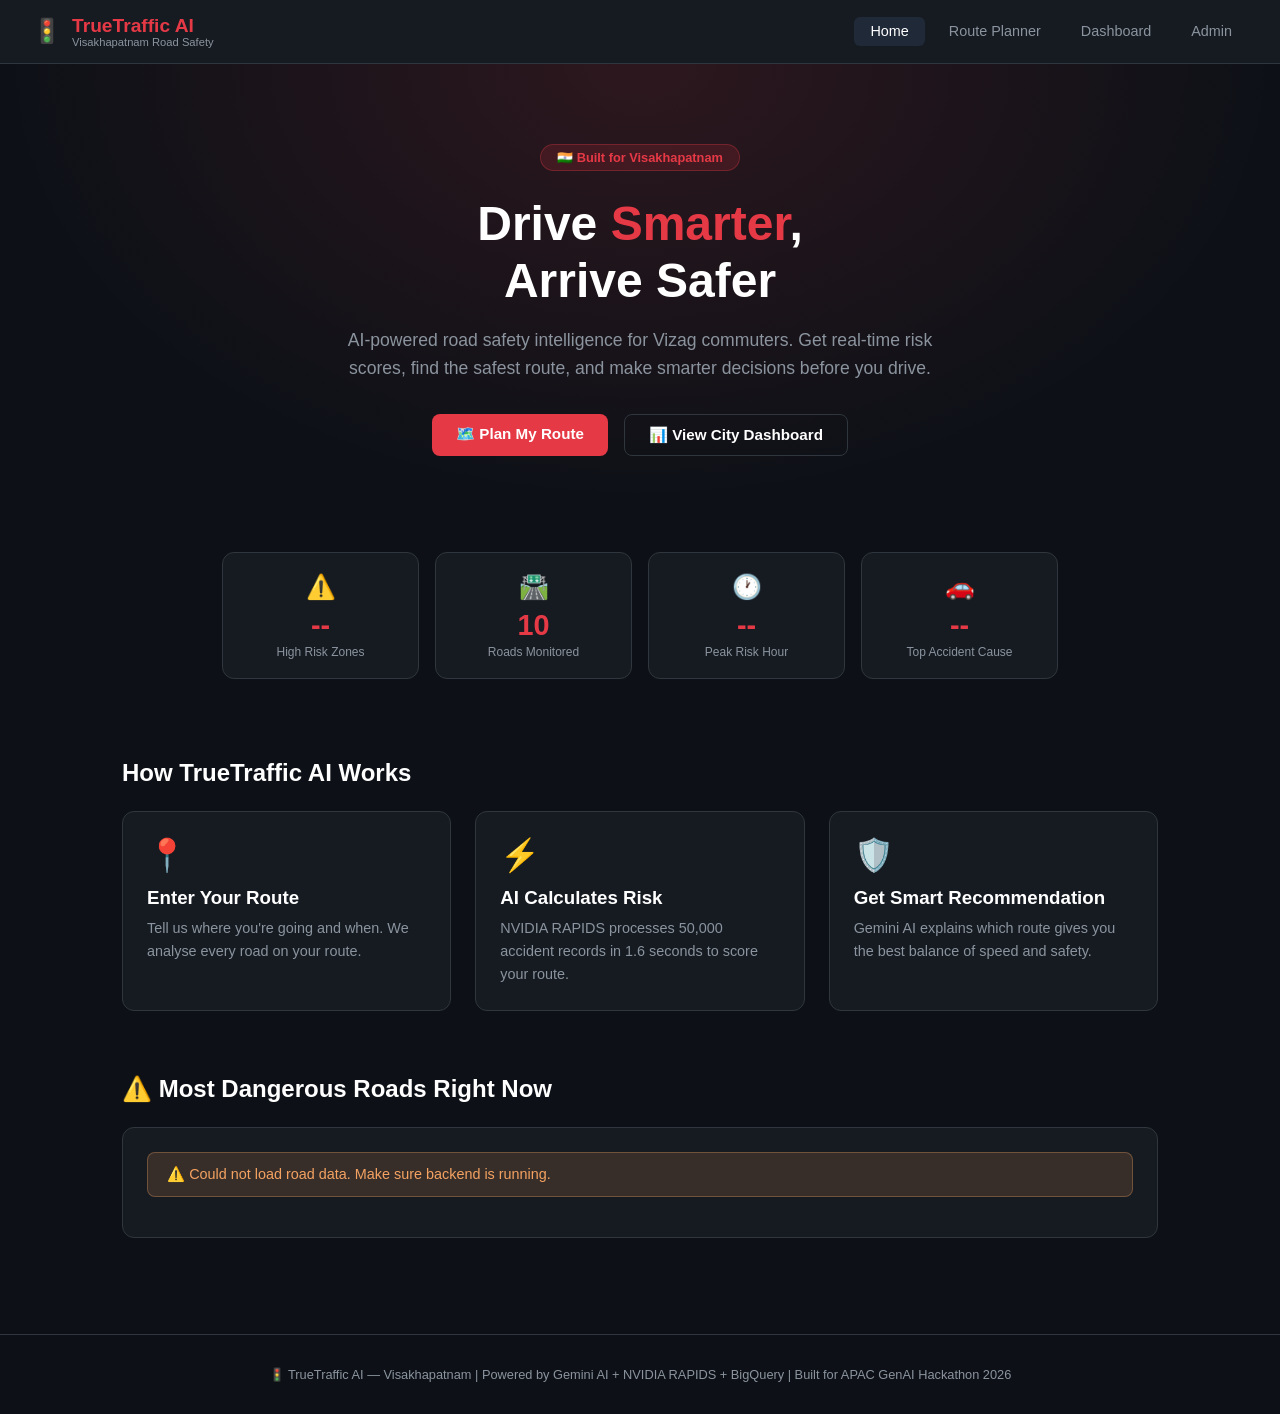
==== frontend/index.html @ 90b43ce4 "TrueTraffic AI - Vizag Road Safety" ====
<!DOCTYPE html>
<html lang="en">
<head>
  <meta charset="UTF-8">
  <meta name="viewport" content="width=device-width, initial-scale=1.0">
  <title>TrueTraffic AI — Visakhapatnam</title>
  <link rel="stylesheet" href="css/style.css">
</head>
<body>

  <!-- Navbar -->
  <nav class="navbar">
    <a href="index.html" class="navbar-brand">
      <span class="logo">🚦</span>
      <div>
        <span class="brand-name">TrueTraffic AI</span>
        <span class="brand-sub">Visakhapatnam Road Safety</span>
      </div>
    </a>
    <ul class="nav-links">
      <li><a href="index.html" class="active">Home</a></li>
      <li><a href="route-planner.html">Route Planner</a></li>
      <li><a href="dashboard.html">Dashboard</a></li>
      <li><a href="admin.html">Admin</a></li>
    </ul>
  </nav>

  <!-- Hero -->
  <section class="hero">
    <div class="hero-badge">🇮🇳 Built for Visakhapatnam</div>
    <h1>Drive <span>Smarter</span>,<br>Arrive Safer</h1>
    <p>
      AI-powered road safety intelligence for Vizag commuters.
      Get real-time risk scores, find the safest route, and
      make smarter decisions before you drive.
    </p>
    <div class="btn-group">
      <a href="route-planner.html" class="btn btn-primary">
        🗺️ Plan My Route
      </a>
      <a href="dashboard.html" class="btn btn-outline">
        📊 View City Dashboard
      </a>
    </div>
  </section>

  <!-- Live Stats -->
  <div class="stats-bar" id="statsBar">
    <div class="stat-card">
      <div class="stat-icon">⚠️</div>
      <div class="stat-value" id="statDanger">--</div>
      <div class="stat-label">High Risk Zones</div>
    </div>
    <div class="stat-card">
      <div class="stat-icon">🛣️</div>
      <div class="stat-value" id="statRoads">10</div>
      <div class="stat-label">Roads Monitored</div>
    </div>
    <div class="stat-card">
      <div class="stat-icon">🕐</div>
      <div class="stat-value" id="statPeak">--</div>
      <div class="stat-label">Peak Risk Hour</div>
    </div>
    <div class="stat-card">
      <div class="stat-icon">🚗</div>
      <div class="stat-value" id="statCause">--</div>
      <div class="stat-label">Top Accident Cause</div>
    </div>
  </div>

  <!-- How It Works -->
  <div class="section">
    <h2 class="section-title">How TrueTraffic AI Works</h2>
    <div class="dashboard-grid">
      <div class="card">
        <div style="font-size:2rem;margin-bottom:0.8rem">📍</div>
        <h3 style="margin-bottom:0.5rem">Enter Your Route</h3>
        <p style="color:var(--text-muted);font-size:0.9rem;line-height:1.6">
          Tell us where you're going and when.
          We analyse every road on your route.
        </p>
      </div>
      <div class="card">
        <div style="font-size:2rem;margin-bottom:0.8rem">⚡</div>
        <h3 style="margin-bottom:0.5rem">AI Calculates Risk</h3>
        <p style="color:var(--text-muted);font-size:0.9rem;line-height:1.6">
          NVIDIA RAPIDS processes 50,000 accident
          records in 1.6 seconds to score your route.
        </p>
      </div>
      <div class="card">
        <div style="font-size:2rem;margin-bottom:0.8rem">🛡️</div>
        <h3 style="margin-bottom:0.5rem">Get Smart Recommendation</h3>
        <p style="color:var(--text-muted);font-size:0.9rem;line-height:1.6">
          Gemini AI explains which route gives you
          the best balance of speed and safety.
        </p>
      </div>
    </div>
  </div>

  <!-- Dangerous Roads Today -->
  <div class="section">
    <h2 class="section-title">⚠️ Most Dangerous Roads Right Now</h2>
    <div class="card">
      <div class="road-list" id="dangerList">
        <div class="loading">
          <span class="spinner"></span> Loading road data...
        </div>
      </div>
    </div>
  </div>

  <!-- Footer -->
  <footer class="footer">
    🚦 TrueTraffic AI — Visakhapatnam |
    Powered by Gemini AI + NVIDIA RAPIDS + BigQuery |
    Built for APAC GenAI Hackathon 2026
  </footer>

  <script>
    const API = 'http://127.0.0.1:5000';

    // Get current hour and day
    const now = new Date();
    const hour = now.getHours();
    const days = ['Sunday','Monday','Tuesday',
                  'Wednesday','Thursday','Friday','Saturday'];
    const day = days[now.getDay()];

    // Load stats
    async function loadStats() {
      try {
        const res = await fetch(`${API}/api/stats`);
        const data = await res.json();

        document.getElementById('statPeak').textContent =
          `${data.peak_hour}:00`;
        document.getElementById('statCause').textContent =
          data.top_cause.split(' ')[0];
      } catch(e) {
        console.log('Stats error:', e);
      }
    }

    // Load dangerous roads
    async function loadRoads() {
      try {
        const res = await fetch(
          `${API}/api/risk?hour=${hour}&weather=Clear&day=${day}`
        );
        const data = await res.json();

        // Sort by risk, show top 5
        const roads = data.roads
          .sort((a, b) => b.risk_score - a.risk_score)
          .slice(0, 5);

        // Count high risk
        const highRisk = data.roads.filter(
          r => r.risk_score >= 55
        ).length;
        document.getElementById('statDanger').textContent =
          highRisk;

        const list = document.getElementById('dangerList');
        list.innerHTML = roads.map(road => `
          <div class="road-item">
            <div style="flex:1">
              <div style="font-weight:600">${road.name}</div>
              <div style="font-size:0.75rem;color:var(--text-muted)">
                ${road.area} •
                ${road.known_issues.slice(0,2).join(', ')}
              </div>
              <div class="road-bar">
                <div class="road-bar-fill" style="
                  width:${road.risk_score}%;
                  background:${getRiskColor(road.risk_score)}
                "></div>
              </div>
            </div>
            <div style="margin-left:1rem;text-align:right">
              <span class="risk-badge risk-${road.risk_level}">
                ${road.risk_level}
              </span>
              <div style="font-size:0.8rem;color:var(--text-muted);
                          margin-top:0.3rem">
                ${road.risk_score}/100
              </div>
            </div>
          </div>
        `).join('');

      } catch(e) {
        document.getElementById('dangerList').innerHTML = `
          <div class="alert alert-warning">
            ⚠️ Could not load road data.
            Make sure backend is running.
          </div>`;
      }
    }

    function getRiskColor(score) {
      if (score >= 75) return '#E63946';
      if (score >= 55) return '#F4A261';
      if (score >= 35) return '#F4A261';
      return '#2DC653';
    }

    loadStats();
    loadRoads();
  </script>

</body>
</html>
---- frontend/css/style.css ----
/* ── Root Variables ─────────────────────────── */
:root {
  --primary: #E63946;
  --primary-dark: #c1121f;
  --safe: #2DC653;
  --warning: #F4A261;
  --critical: #E63946;
  --bg: #0D1117;
  --bg-card: #161B22;
  --bg-card2: #1F2937;
  --text: #FFFFFF;
  --text-muted: #8B949E;
  --border: #30363D;
  --glow: rgba(230, 57, 70, 0.3);
}

/* ── Reset ──────────────────────────────────── */
* {
  margin: 0;
  padding: 0;
  box-sizing: border-box;
}

body {
  font-family: 'Segoe UI', sans-serif;
  background: var(--bg);
  color: var(--text);
  min-height: 100vh;
}

/* ── Navbar ─────────────────────────────────── */
.navbar {
  background: var(--bg-card);
  border-bottom: 1px solid var(--border);
  padding: 0 2rem;
  height: 64px;
  display: flex;
  align-items: center;
  justify-content: space-between;
  position: sticky;
  top: 0;
  z-index: 1000;
}

.navbar-brand {
  display: flex;
  align-items: center;
  gap: 10px;
  text-decoration: none;
}

.navbar-brand .logo {
  font-size: 1.5rem;
}

.navbar-brand .brand-name {
  font-size: 1.2rem;
  font-weight: 700;
  color: var(--primary);
}

.navbar-brand .brand-sub {
  font-size: 0.7rem;
  color: var(--text-muted);
  display: block;
  line-height: 1;
}

.nav-links {
  display: flex;
  gap: 0.5rem;
  list-style: none;
}

.nav-links a {
  color: var(--text-muted);
  text-decoration: none;
  padding: 0.4rem 1rem;
  border-radius: 6px;
  font-size: 0.9rem;
  transition: all 0.2s;
}

.nav-links a:hover,
.nav-links a.active {
  color: var(--text);
  background: var(--bg-card2);
}

/* ── Hero Section ───────────────────────────── */
.hero {
  text-align: center;
  padding: 5rem 2rem 3rem;
  background: radial-gradient(
    ellipse at top,
    rgba(230, 57, 70, 0.15) 0%,
    transparent 70%
  );
}

.hero-badge {
  display: inline-block;
  background: rgba(230, 57, 70, 0.15);
  border: 1px solid rgba(230, 57, 70, 0.3);
  color: var(--primary);
  padding: 0.3rem 1rem;
  border-radius: 20px;
  font-size: 0.8rem;
  margin-bottom: 1.5rem;
  font-weight: 600;
}

.hero h1 {
  font-size: 3rem;
  font-weight: 800;
  line-height: 1.2;
  margin-bottom: 1rem;
}

.hero h1 span {
  color: var(--primary);
}

.hero p {
  font-size: 1.1rem;
  color: var(--text-muted);
  max-width: 600px;
  margin: 0 auto 2rem;
  line-height: 1.6;
}

/* ── Buttons ────────────────────────────────── */
.btn {
  padding: 0.7rem 1.5rem;
  border-radius: 8px;
  font-size: 0.95rem;
  font-weight: 600;
  cursor: pointer;
  border: none;
  transition: all 0.2s;
  text-decoration: none;
  display: inline-block;
}

.btn-primary {
  background: var(--primary);
  color: white;
}

.btn-primary:hover {
  background: var(--primary-dark);
  transform: translateY(-1px);
  box-shadow: 0 4px 20px var(--glow);
}

.btn-outline {
  background: transparent;
  color: var(--text);
  border: 1px solid var(--border);
}

.btn-outline:hover {
  background: var(--bg-card2);
  border-color: var(--text-muted);
}

.btn-group {
  display: flex;
  gap: 1rem;
  justify-content: center;
  flex-wrap: wrap;
}

/* ── Stats Bar ──────────────────────────────── */
.stats-bar {
  display: grid;
  grid-template-columns: repeat(auto-fit, minmax(150px, 1fr));
  gap: 1rem;
  max-width: 900px;
  margin: 3rem auto;
  padding: 0 2rem;
}

.stat-card {
  background: var(--bg-card);
  border: 1px solid var(--border);
  border-radius: 12px;
  padding: 1.2rem;
  text-align: center;
  transition: all 0.2s;
}

.stat-card:hover {
  border-color: var(--primary);
  transform: translateY(-2px);
}

.stat-icon {
  font-size: 1.5rem;
  margin-bottom: 0.5rem;
}

.stat-value {
  font-size: 1.8rem;
  font-weight: 800;
  color: var(--primary);
}

.stat-label {
  font-size: 0.75rem;
  color: var(--text-muted);
  margin-top: 0.2rem;
}

/* ── Cards ──────────────────────────────────── */
.card {
  background: var(--bg-card);
  border: 1px solid var(--border);
  border-radius: 12px;
  padding: 1.5rem;
}

.card-title {
  font-size: 1rem;
  font-weight: 600;
  margin-bottom: 1rem;
  color: var(--text-muted);
  text-transform: uppercase;
  letter-spacing: 0.05em;
  font-size: 0.8rem;
}

/* ── Risk Badge ─────────────────────────────── */
.risk-badge {
  display: inline-block;
  padding: 0.2rem 0.7rem;
  border-radius: 20px;
  font-size: 0.75rem;
  font-weight: 700;
}

.risk-LOW {
  background: rgba(45, 198, 83, 0.15);
  color: var(--safe);
  border: 1px solid rgba(45, 198, 83, 0.3);
}

.risk-MEDIUM {
  background: rgba(244, 162, 97, 0.15);
  color: var(--warning);
  border: 1px solid rgba(244, 162, 97, 0.3);
}

.risk-HIGH {
  background: rgba(230, 57, 70, 0.15);
  color: var(--primary);
  border: 1px solid rgba(230, 57, 70, 0.3);
}

.risk-CRITICAL {
  background: rgba(230, 57, 70, 0.3);
  color: #ff6b6b;
  border: 1px solid rgba(230, 57, 70, 0.5);
  animation: pulse 2s infinite;
}

@keyframes pulse {
  0%, 100% { opacity: 1; }
  50% { opacity: 0.7; }
}

/* ── Route Cards ────────────────────────────── */
.route-cards {
  display: grid;
  grid-template-columns: repeat(3, 1fr);
  gap: 1rem;
  margin: 1.5rem 0;
}

.route-card {
  background: var(--bg-card);
  border: 2px solid var(--border);
  border-radius: 12px;
  padding: 1.2rem;
  cursor: pointer;
  transition: all 0.2s;
  position: relative;
}

.route-card:hover {
  transform: translateY(-2px);
}

.route-card.fastest {
  border-top: 3px solid var(--warning);
}

.route-card.safest {
  border-top: 3px solid var(--safe);
}

.route-card.recommended {
  border-top: 3px solid var(--primary);
  box-shadow: 0 0 20px var(--glow);
}

.route-card .route-type {
  font-size: 0.7rem;
  font-weight: 700;
  text-transform: uppercase;
  letter-spacing: 0.1em;
  margin-bottom: 0.5rem;
}

.route-card.fastest .route-type { color: var(--warning); }
.route-card.safest .route-type { color: var(--safe); }
.route-card.recommended .route-type { color: var(--primary); }

.route-card .route-time {
  font-size: 2rem;
  font-weight: 800;
  line-height: 1;
}

.route-card .route-mins {
  font-size: 0.8rem;
  color: var(--text-muted);
}

.route-card .route-risk {
  margin-top: 0.8rem;
  font-size: 0.85rem;
  color: var(--text-muted);
}

.recommended-badge {
  position: absolute;
  top: -10px;
  right: 10px;
  background: var(--primary);
  color: white;
  font-size: 0.65rem;
  font-weight: 700;
  padding: 0.2rem 0.5rem;
  border-radius: 10px;
}

/* ── Map Container ──────────────────────────── */
.map-container {
  border-radius: 12px;
  overflow: hidden;
  border: 1px solid var(--border);
  height: 450px;
}

#map {
  height: 100%;
  width: 100%;
}

/* ── AI Box ─────────────────────────────────── */
.ai-box {
  background: linear-gradient(
    135deg,
    rgba(230, 57, 70, 0.1),
    rgba(22, 27, 34, 0.8)
  );
  border: 1px solid rgba(230, 57, 70, 0.3);
  border-radius: 12px;
  padding: 1.2rem 1.5rem;
  margin-top: 1rem;
}

.ai-box .ai-header {
  display: flex;
  align-items: center;
  gap: 0.5rem;
  margin-bottom: 0.7rem;
  font-size: 0.8rem;
  color: var(--primary);
  font-weight: 600;
  text-transform: uppercase;
  letter-spacing: 0.05em;
}

.ai-box .ai-text {
  color: var(--text);
  line-height: 1.6;
  font-size: 0.95rem;
}

/* ── Form Controls ──────────────────────────── */
.form-group {
  margin-bottom: 1rem;
}

.form-label {
  display: block;
  font-size: 0.8rem;
  color: var(--text-muted);
  margin-bottom: 0.4rem;
  font-weight: 600;
  text-transform: uppercase;
  letter-spacing: 0.05em;
}

.form-control {
  width: 100%;
  background: var(--bg-card2);
  border: 1px solid var(--border);
  color: var(--text);
  padding: 0.7rem 1rem;
  border-radius: 8px;
  font-size: 0.95rem;
  transition: all 0.2s;
  appearance: none;
}

.form-control:focus {
  outline: none;
  border-color: var(--primary);
  box-shadow: 0 0 0 3px var(--glow);
}

/* ── Form Row ───────────────────────────────── */
.form-row {
  display: grid;
  grid-template-columns: 1fr 1fr;
  gap: 1rem;
}

/* ── Section ────────────────────────────────── */
.section {
  max-width: 1100px;
  margin: 0 auto;
  padding: 2rem;
}

.section-title {
  font-size: 1.5rem;
  font-weight: 700;
  margin-bottom: 1.5rem;
}

/* ── Alert ──────────────────────────────────── */
.alert {
  padding: 0.8rem 1.2rem;
  border-radius: 8px;
  margin-bottom: 1rem;
  font-size: 0.9rem;
}

.alert-warning {
  background: rgba(244, 162, 97, 0.15);
  border: 1px solid rgba(244, 162, 97, 0.3);
  color: var(--warning);
}

.alert-danger {
  background: rgba(230, 57, 70, 0.15);
  border: 1px solid rgba(230, 57, 70, 0.3);
  color: var(--primary);
}

.alert-success {
  background: rgba(45, 198, 83, 0.15);
  border: 1px solid rgba(45, 198, 83, 0.3);
  color: var(--safe);
}

/* ── Loading Spinner ────────────────────────── */
.spinner {
  width: 20px;
  height: 20px;
  border: 2px solid var(--border);
  border-top-color: var(--primary);
  border-radius: 50%;
  animation: spin 0.8s linear infinite;
  display: inline-block;
  vertical-align: middle;
  margin-right: 0.5rem;
}

@keyframes spin {
  to { transform: rotate(360deg); }
}

.loading {
  display: flex;
  align-items: center;
  justify-content: center;
  padding: 2rem;
  color: var(--text-muted);
}

/* ── Footer ─────────────────────────────────── */
.footer {
  text-align: center;
  padding: 2rem;
  color: var(--text-muted);
  font-size: 0.8rem;
  border-top: 1px solid var(--border);
  margin-top: 4rem;
}

/* ── Responsive ─────────────────────────────── */
@media (max-width: 768px) {
  .hero h1 { font-size: 2rem; }
  .route-cards { grid-template-columns: 1fr; }
  .form-row { grid-template-columns: 1fr; }
  .nav-links { display: none; }
}

/* ── Dashboard Grid ─────────────────────────── */
.dashboard-grid {
  display: grid;
  grid-template-columns: repeat(auto-fit, minmax(300px, 1fr));
  gap: 1.5rem;
  margin-top: 1.5rem;
}

/* ── Road Risk List ─────────────────────────── */
.road-list {
  display: flex;
  flex-direction: column;
  gap: 0.7rem;
}

.road-item {
  display: flex;
  justify-content: space-between;
  align-items: center;
  padding: 0.7rem 1rem;
  background: var(--bg-card2);
  border-radius: 8px;
  font-size: 0.9rem;
}

.road-bar {
  height: 4px;
  border-radius: 2px;
  margin-top: 0.3rem;
  background: var(--border);
  overflow: hidden;
}

.road-bar-fill {
  height: 100%;
  border-radius: 2px;
  transition: width 1s ease;
}

/* ── Event Cards ────────────────────────────── */
.event-card {
  background: var(--bg-card2);
  border-radius: 8px;
  padding: 0.8rem 1rem;
  display: flex;
  justify-content: space-between;
  align-items: center;
  margin-bottom: 0.5rem;
  border-left: 3px solid var(--primary);
}

.event-card .event-info {
  font-size: 0.85rem;
}

.event-card .event-road {
  font-weight: 600;
}

.event-card .event-time {
  color: var(--text-muted);
  font-size: 0.75rem;
}
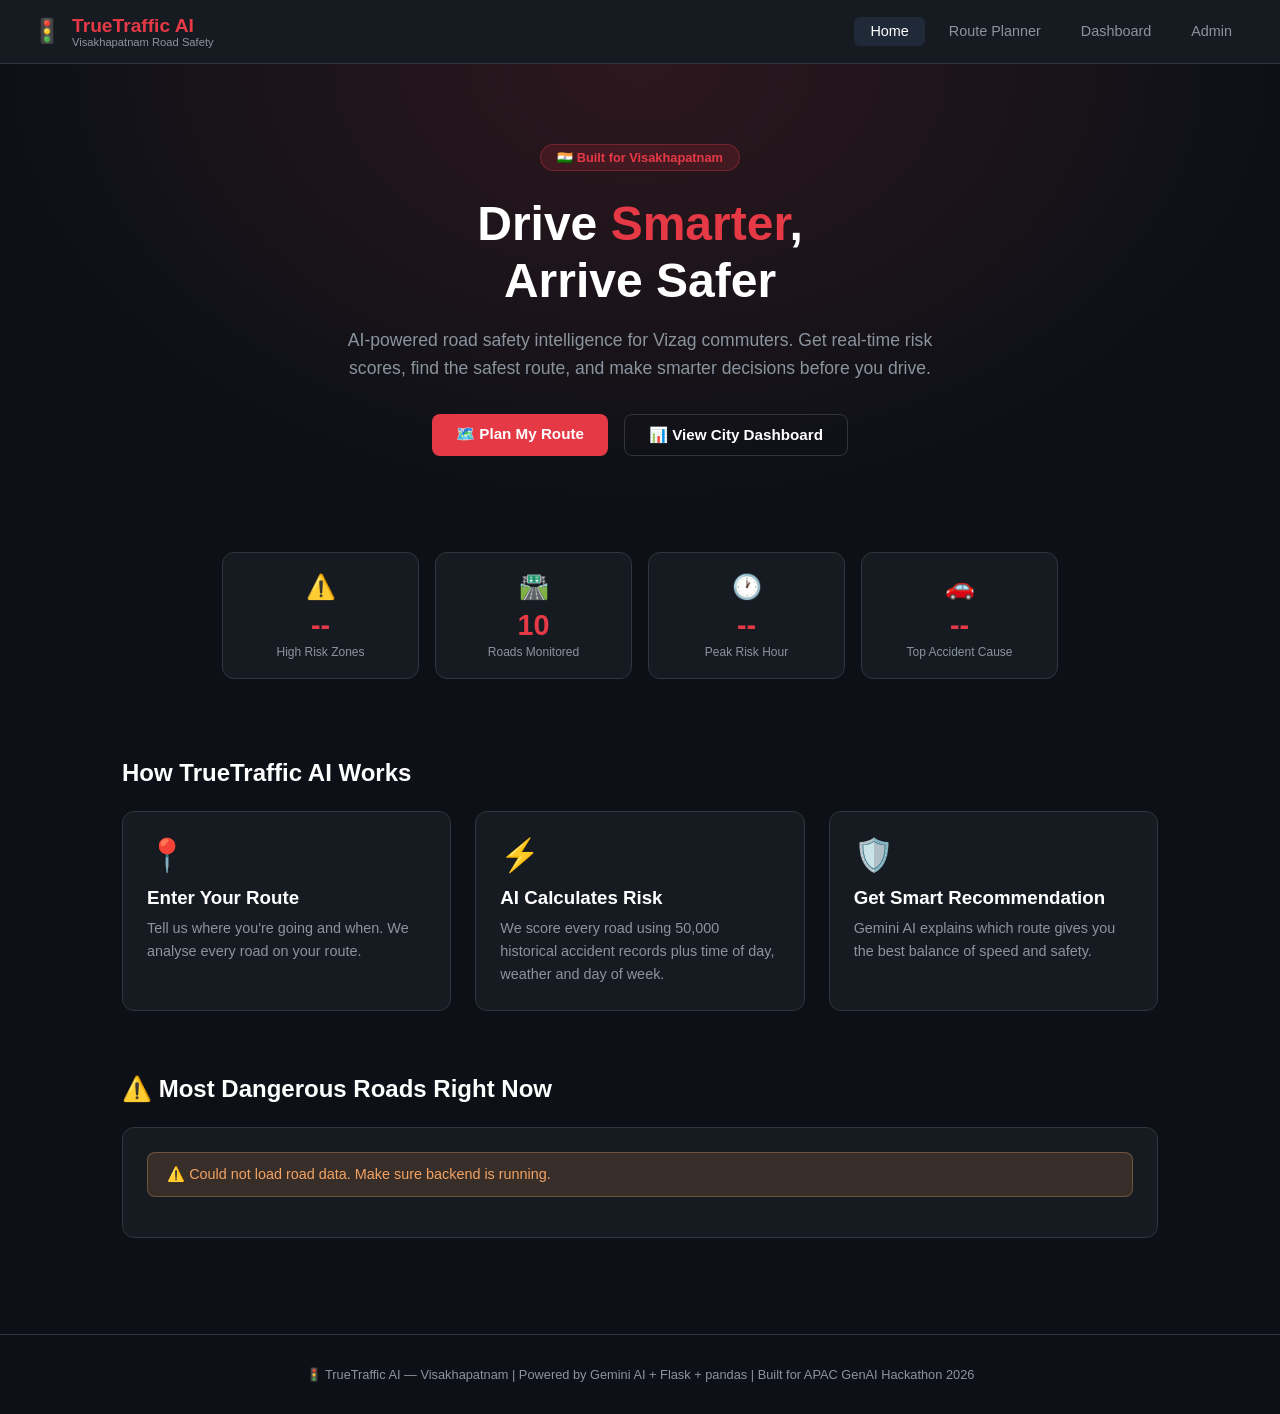
==== commit 847d1b9b: "Real-road routing, one route at a time, corrected Vizag locations, deploy config" ====
--- a/frontend/index.html
+++ b/frontend/index.html
@@ -84,8 +84,8 @@
         <div style="font-size:2rem;margin-bottom:0.8rem">⚡</div>
         <h3 style="margin-bottom:0.5rem">AI Calculates Risk</h3>
         <p style="color:var(--text-muted);font-size:0.9rem;line-height:1.6">
-          NVIDIA RAPIDS processes 50,000 accident
-          records in 1.6 seconds to score your route.
+          We score every road using 50,000 historical accident
+          records plus time of day, weather and day of week.
         </p>
       </div>
       <div class="card">
@@ -114,12 +114,12 @@
   <!-- Footer -->
   <footer class="footer">
     🚦 TrueTraffic AI — Visakhapatnam |
-    Powered by Gemini AI + NVIDIA RAPIDS + BigQuery |
+    Powered by Gemini AI + Flask + pandas |
     Built for APAC GenAI Hackathon 2026
   </footer>
 
   <script>
-    const API = 'http://127.0.0.1:5000';
+    const API = '';  // same-origin: Flask serves both API and frontend
 
     // Get current hour and day
     const now = new Date();
--- a/frontend/css/style.css
+++ b/frontend/css/style.css
@@ -204,6 +204,8 @@
   font-size: 1.8rem;
   font-weight: 800;
   color: var(--primary);
+  overflow-wrap: anywhere;
+  line-height: 1.15;
 }
 
 .stat-label {
@@ -292,7 +294,7 @@
 }
 
 .route-card.fastest {
-  border-top: 3px solid var(--warning);
+  border-top: 3px solid #3B82F6;
 }
 
 .route-card.safest {
@@ -300,8 +302,8 @@
 }
 
 .route-card.recommended {
-  border-top: 3px solid var(--primary);
-  box-shadow: 0 0 20px var(--glow);
+  border-top: 3px solid #A855F7;
+  box-shadow: 0 0 20px rgba(168, 85, 247, 0.3);
 }
 
 .route-card .route-type {
@@ -312,9 +314,9 @@
   margin-bottom: 0.5rem;
 }
 
-.route-card.fastest .route-type { color: var(--warning); }
+.route-card.fastest .route-type { color: #3B82F6; }
 .route-card.safest .route-type { color: var(--safe); }
-.route-card.recommended .route-type { color: var(--primary); }
+.route-card.recommended .route-type { color: #A855F7; }
 
 .route-card .route-time {
   font-size: 2rem;
@@ -573,4 +575,10 @@
 .event-card .event-time {
   color: var(--text-muted);
   font-size: 0.75rem;
-}+}
+/* route legend toggle buttons */
+.legend-btn {
+  background: none; border: 1px solid var(--border); border-radius: 6px;
+  padding: 0.2rem 0.6rem; font: inherit; font-weight: 600; cursor: pointer;
+}
+.legend-btn:hover { background: rgba(255,255,255,0.06); }
